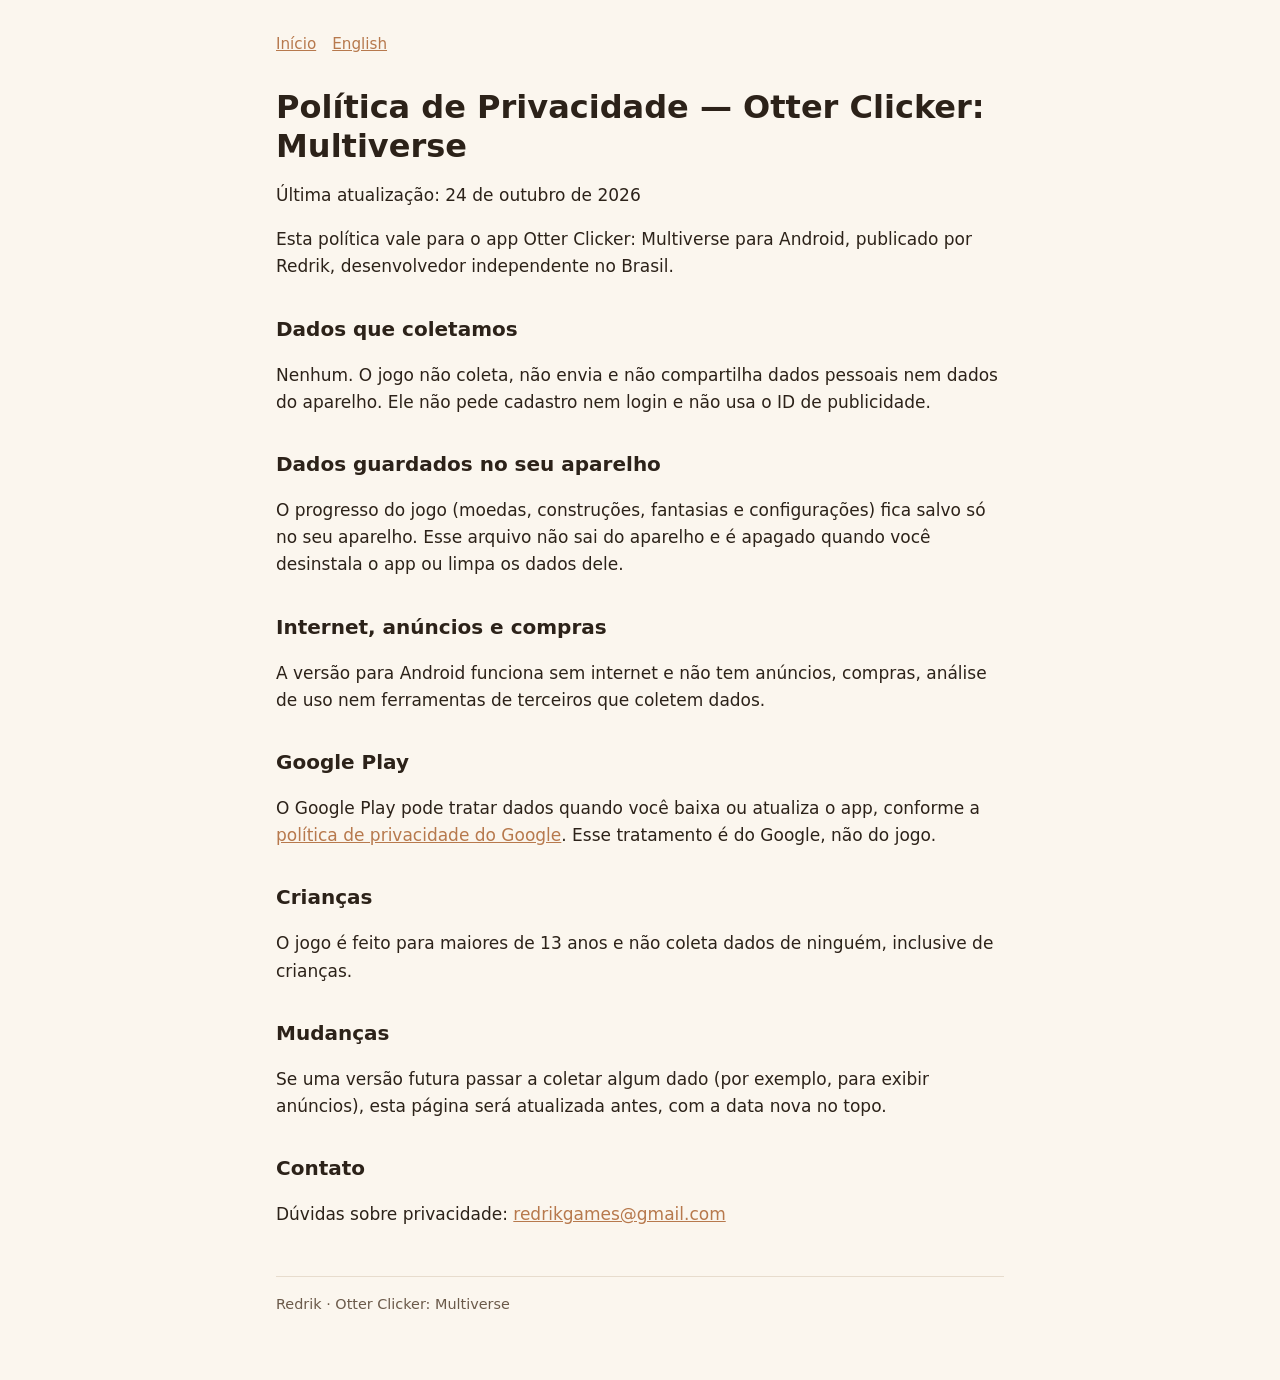
==== privacidade.html @ 078b3e84 "Site: new home text and privacy policy (no ads, no purchases, no data collection)" ====
<!doctype html>
<html lang="pt-BR">
<head>
  <meta charset="utf-8">
  <meta name="viewport" content="width=device-width, initial-scale=1">
  <title>Política de Privacidade — Otter Clicker: Multiverse</title>
  <link rel="stylesheet" href="style.css">
</head>
<body>
<main>
  <nav>
    <a href="index.html">Início</a>
    <a href="privacy.html">English</a>
  </nav>

  <h1>Política de Privacidade — Otter Clicker: Multiverse</h1>
  <p>Última atualização: 24 de outubro de 2026</p>

  <p>Esta política vale para o app Otter Clicker: Multiverse para Android, publicado por Redrik, desenvolvedor independente no Brasil.</p>

  <h2>Dados que coletamos</h2>
  <p>Nenhum. O jogo não coleta, não envia e não compartilha dados pessoais nem dados do aparelho. Ele não pede cadastro nem login e não usa o ID de publicidade.</p>

  <h2>Dados guardados no seu aparelho</h2>
  <p>O progresso do jogo (moedas, construções, fantasias e configurações) fica salvo só no seu aparelho. Esse arquivo não sai do aparelho e é apagado quando você desinstala o app ou limpa os dados dele.</p>

  <h2>Internet, anúncios e compras</h2>
  <p>A versão para Android funciona sem internet e não tem anúncios, compras, análise de uso nem ferramentas de terceiros que coletem dados.</p>

  <h2>Google Play</h2>
  <p>O Google Play pode tratar dados quando você baixa ou atualiza o app, conforme a <a href="https://policies.google.com/privacy?hl=pt-BR">política de privacidade do Google</a>. Esse tratamento é do Google, não do jogo.</p>

  <h2>Crianças</h2>
  <p>O jogo é feito para maiores de 13 anos e não coleta dados de ninguém, inclusive de crianças.</p>

  <h2>Mudanças</h2>
  <p>Se uma versão futura passar a coletar algum dado (por exemplo, para exibir anúncios), esta página será atualizada antes, com a data nova no topo.</p>

  <h2>Contato</h2>
  <p>Dúvidas sobre privacidade: <a href="mailto:redrikgames@gmail.com">redrikgames@gmail.com</a></p>

  <footer>Redrik · Otter Clicker: Multiverse</footer>
</main>
</body>
</html>
---- style.css ----
:root {
  --bg: #fbf6ee;
  --text: #2c2219;
  --muted: #6b5a4a;
  --accent: #b7794d;
  --card: #ffffff;
  --line: #e7dccd;
}
@media (prefers-color-scheme: dark) {
  :root {
    --bg: #1d1712;
    --text: #f3ebe0;
    --muted: #bba994;
    --accent: #d89a6c;
    --card: #2a221b;
    --line: #3d3228;
  }
}
* { box-sizing: border-box; }
body {
  margin: 0;
  background: var(--bg);
  color: var(--text);
  font: 17px/1.6 system-ui, -apple-system, "Segoe UI", Roboto, sans-serif;
}
main { max-width: 760px; margin: 0 auto; padding: 32px 16px 64px; }
h1 { font-size: 2rem; line-height: 1.2; margin: 0 0 8px; }
h2 { font-size: 1.25rem; margin-top: 2rem; }
a { color: var(--accent); }
.tagline { color: var(--muted); font-size: 1.15rem; margin: 0 0 24px; }
.card { background: var(--card); border: 1px solid var(--line); border-radius: 12px; padding: 16px 20px; margin: 16px 0; }
nav { display: flex; gap: 16px; flex-wrap: wrap; margin-bottom: 32px; font-size: 0.95rem; }
footer { color: var(--muted); font-size: 0.9rem; margin-top: 48px; border-top: 1px solid var(--line); padding-top: 16px; }
.draft { background: #fff3cd; color: #5c4400; border-radius: 8px; padding: 8px 12px; font-size: 0.9rem; }
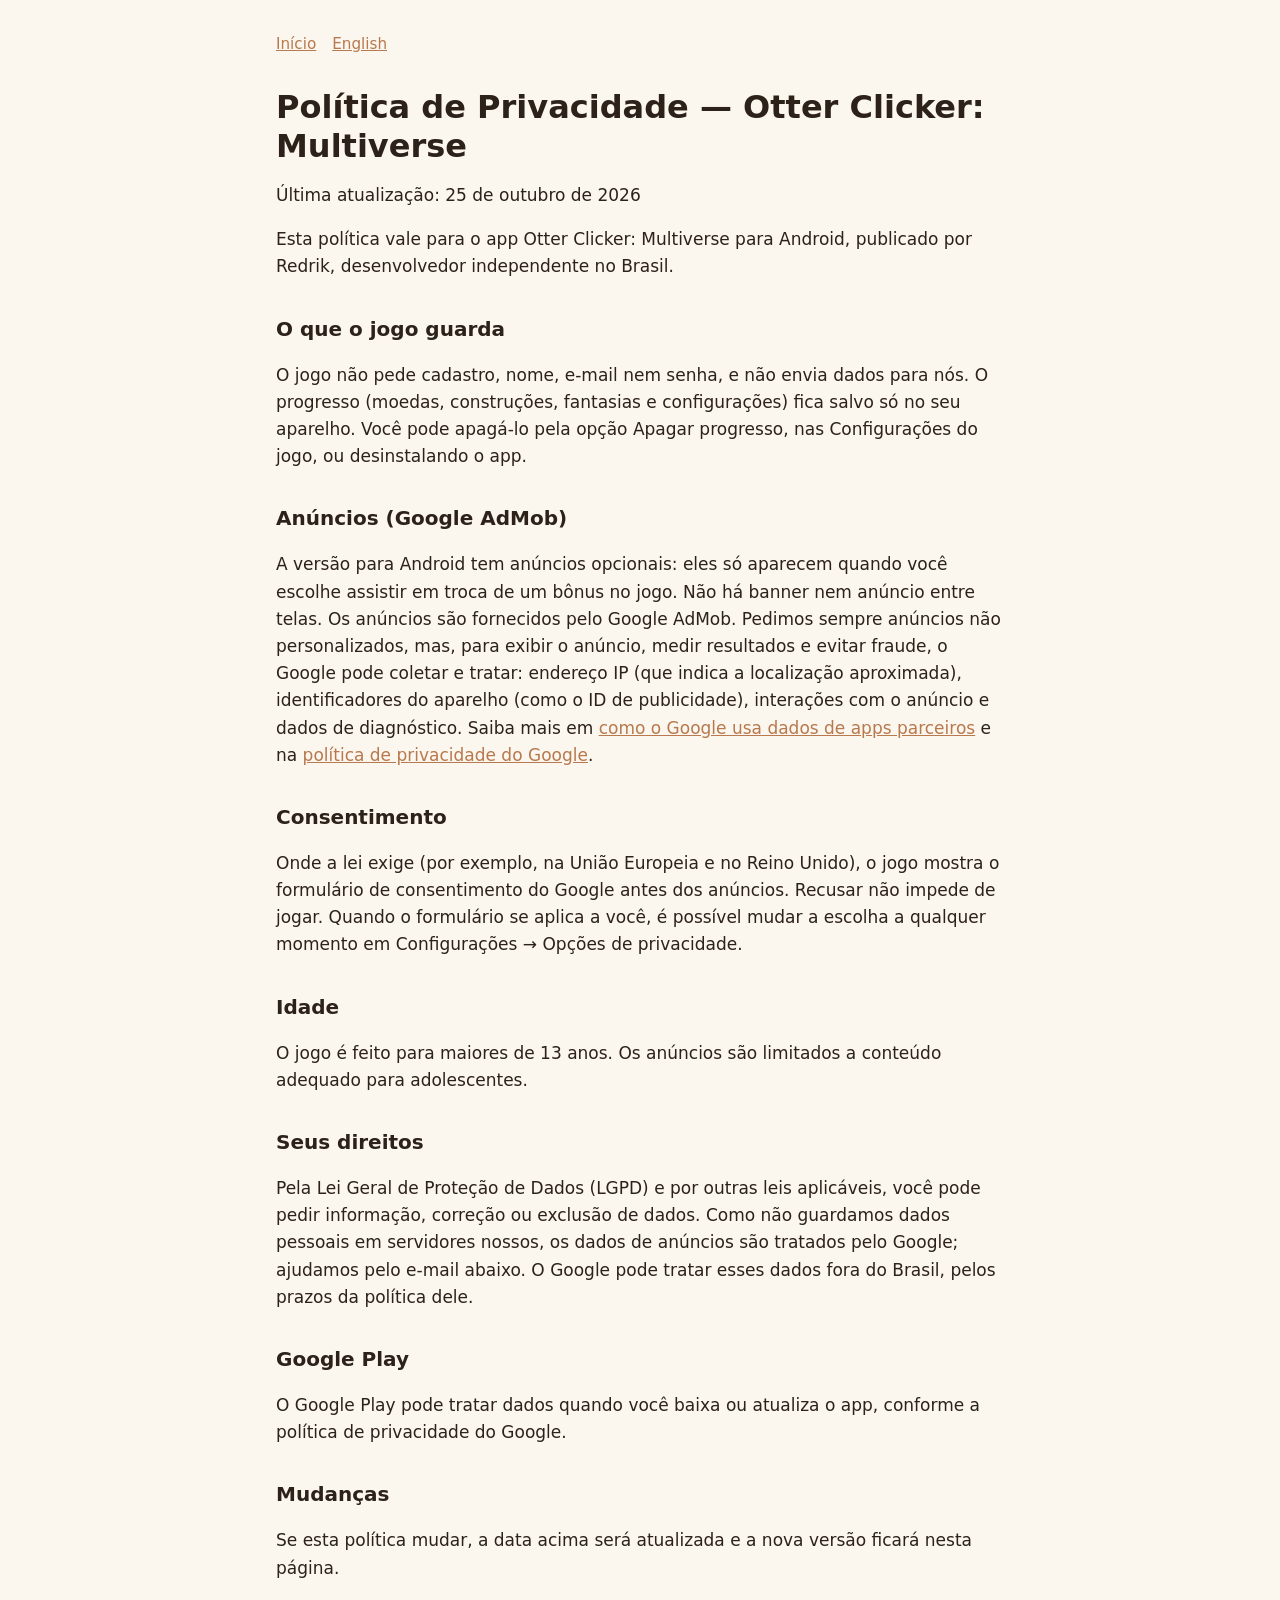
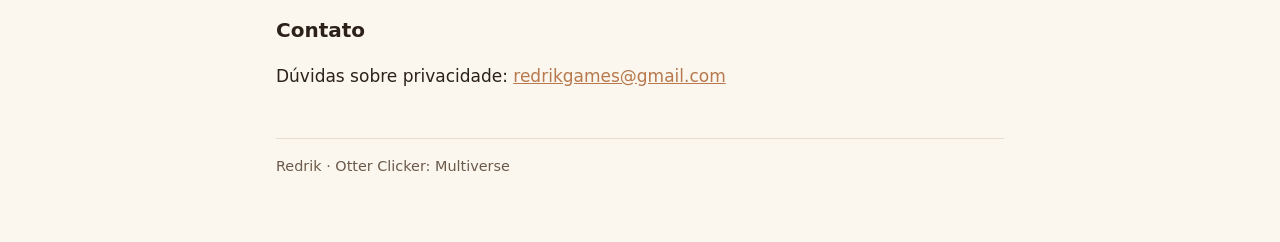
==== commit a04f7e0d: "Site: privacy policy with optional rewarded ads, app-ads.txt" ====
--- a/privacidade.html
+++ b/privacidade.html
@@ -14,27 +14,30 @@
   </nav>
 
   <h1>Política de Privacidade — Otter Clicker: Multiverse</h1>
-  <p>Última atualização: 24 de outubro de 2026</p>
+  <p>Última atualização: 25 de outubro de 2026</p>
 
   <p>Esta política vale para o app Otter Clicker: Multiverse para Android, publicado por Redrik, desenvolvedor independente no Brasil.</p>
 
-  <h2>Dados que coletamos</h2>
-  <p>Nenhum. O jogo não coleta, não envia e não compartilha dados pessoais nem dados do aparelho. Ele não pede cadastro nem login e não usa o ID de publicidade.</p>
+  <h2>O que o jogo guarda</h2>
+  <p>O jogo não pede cadastro, nome, e-mail nem senha, e não envia dados para nós. O progresso (moedas, construções, fantasias e configurações) fica salvo só no seu aparelho. Você pode apagá-lo pela opção Apagar progresso, nas Configurações do jogo, ou desinstalando o app.</p>
 
-  <h2>Dados guardados no seu aparelho</h2>
-  <p>O progresso do jogo (moedas, construções, fantasias e configurações) fica salvo só no seu aparelho. Esse arquivo não sai do aparelho e é apagado quando você desinstala o app ou limpa os dados dele.</p>
+  <h2>Anúncios (Google AdMob)</h2>
+  <p>A versão para Android tem anúncios opcionais: eles só aparecem quando você escolhe assistir em troca de um bônus no jogo. Não há banner nem anúncio entre telas. Os anúncios são fornecidos pelo Google AdMob. Pedimos sempre anúncios não personalizados, mas, para exibir o anúncio, medir resultados e evitar fraude, o Google pode coletar e tratar: endereço IP (que indica a localização aproximada), identificadores do aparelho (como o ID de publicidade), interações com o anúncio e dados de diagnóstico. Saiba mais em <a href="https://policies.google.com/technologies/partner-sites?hl=pt-BR">como o Google usa dados de apps parceiros</a> e na <a href="https://policies.google.com/privacy?hl=pt-BR">política de privacidade do Google</a>.</p>
 
-  <h2>Internet, anúncios e compras</h2>
-  <p>A versão para Android funciona sem internet e não tem anúncios, compras, análise de uso nem ferramentas de terceiros que coletem dados.</p>
+  <h2>Consentimento</h2>
+  <p>Onde a lei exige (por exemplo, na União Europeia e no Reino Unido), o jogo mostra o formulário de consentimento do Google antes dos anúncios. Recusar não impede de jogar. Quando o formulário se aplica a você, é possível mudar a escolha a qualquer momento em Configurações → Opções de privacidade.</p>
+
+  <h2>Idade</h2>
+  <p>O jogo é feito para maiores de 13 anos. Os anúncios são limitados a conteúdo adequado para adolescentes.</p>
+
+  <h2>Seus direitos</h2>
+  <p>Pela Lei Geral de Proteção de Dados (LGPD) e por outras leis aplicáveis, você pode pedir informação, correção ou exclusão de dados. Como não guardamos dados pessoais em servidores nossos, os dados de anúncios são tratados pelo Google; ajudamos pelo e-mail abaixo. O Google pode tratar esses dados fora do Brasil, pelos prazos da política dele.</p>
 
   <h2>Google Play</h2>
-  <p>O Google Play pode tratar dados quando você baixa ou atualiza o app, conforme a <a href="https://policies.google.com/privacy?hl=pt-BR">política de privacidade do Google</a>. Esse tratamento é do Google, não do jogo.</p>
-
-  <h2>Crianças</h2>
-  <p>O jogo é feito para maiores de 13 anos e não coleta dados de ninguém, inclusive de crianças.</p>
+  <p>O Google Play pode tratar dados quando você baixa ou atualiza o app, conforme a política de privacidade do Google.</p>
 
   <h2>Mudanças</h2>
-  <p>Se uma versão futura passar a coletar algum dado (por exemplo, para exibir anúncios), esta página será atualizada antes, com a data nova no topo.</p>
+  <p>Se esta política mudar, a data acima será atualizada e a nova versão ficará nesta página.</p>
 
   <h2>Contato</h2>
   <p>Dúvidas sobre privacidade: <a href="mailto:redrikgames@gmail.com">redrikgames@gmail.com</a></p>
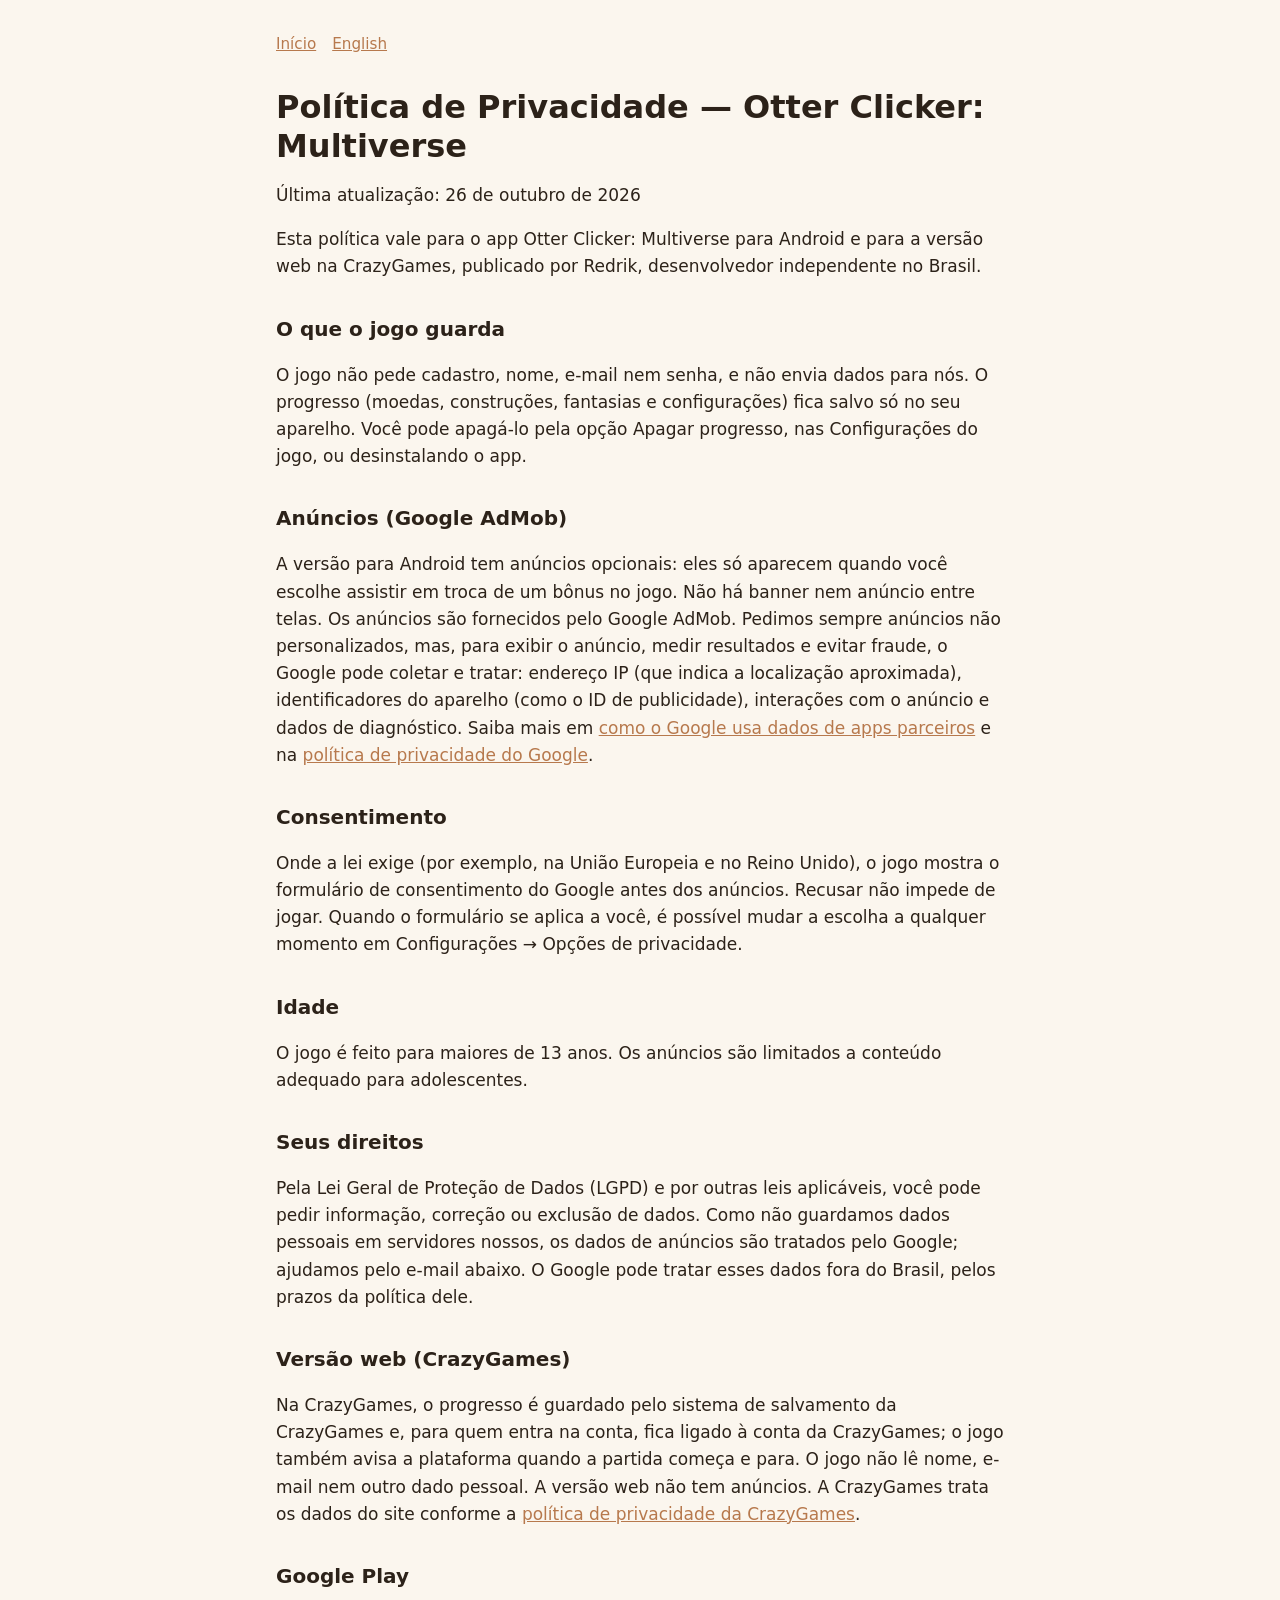
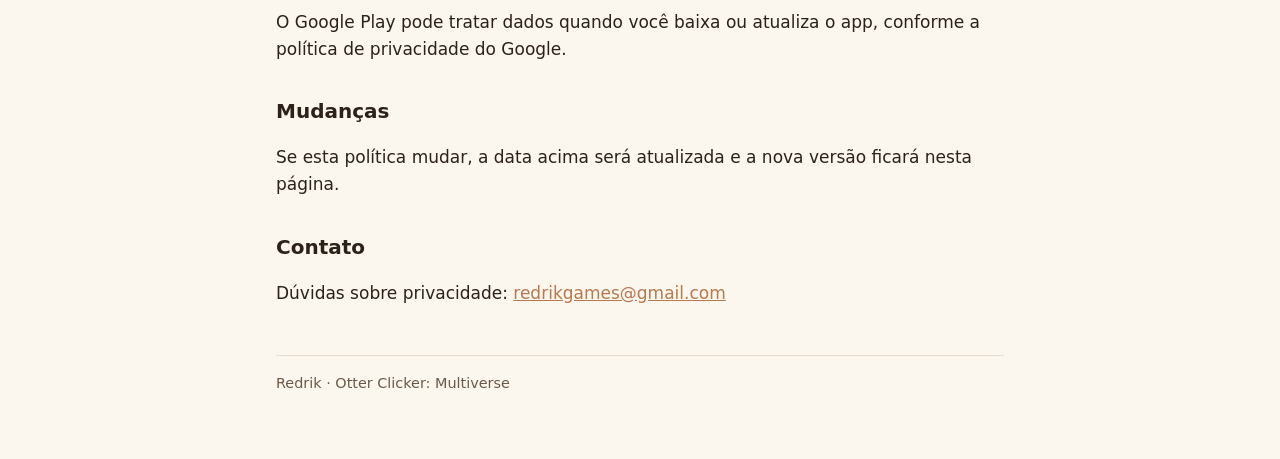
==== commit fedf4427: "Política de privacidade: versão web na CrazyGames" ====
--- a/privacidade.html
+++ b/privacidade.html
@@ -14,9 +14,9 @@
   </nav>
 
   <h1>Política de Privacidade — Otter Clicker: Multiverse</h1>
-  <p>Última atualização: 25 de outubro de 2026</p>
+  <p>Última atualização: 26 de outubro de 2026</p>
 
-  <p>Esta política vale para o app Otter Clicker: Multiverse para Android, publicado por Redrik, desenvolvedor independente no Brasil.</p>
+  <p>Esta política vale para o app Otter Clicker: Multiverse para Android e para a versão web na CrazyGames, publicado por Redrik, desenvolvedor independente no Brasil.</p>
 
   <h2>O que o jogo guarda</h2>
   <p>O jogo não pede cadastro, nome, e-mail nem senha, e não envia dados para nós. O progresso (moedas, construções, fantasias e configurações) fica salvo só no seu aparelho. Você pode apagá-lo pela opção Apagar progresso, nas Configurações do jogo, ou desinstalando o app.</p>
@@ -33,6 +33,9 @@
   <h2>Seus direitos</h2>
   <p>Pela Lei Geral de Proteção de Dados (LGPD) e por outras leis aplicáveis, você pode pedir informação, correção ou exclusão de dados. Como não guardamos dados pessoais em servidores nossos, os dados de anúncios são tratados pelo Google; ajudamos pelo e-mail abaixo. O Google pode tratar esses dados fora do Brasil, pelos prazos da política dele.</p>
 
+  <h2>Versão web (CrazyGames)</h2>
+  <p>Na CrazyGames, o progresso é guardado pelo sistema de salvamento da CrazyGames e, para quem entra na conta, fica ligado à conta da CrazyGames; o jogo também avisa a plataforma quando a partida começa e para. O jogo não lê nome, e-mail nem outro dado pessoal. A versão web não tem anúncios. A CrazyGames trata os dados do site conforme a <a href="https://www.crazygames.com/privacy-policy">política de privacidade da CrazyGames</a>.</p>
+
   <h2>Google Play</h2>
   <p>O Google Play pode tratar dados quando você baixa ou atualiza o app, conforme a política de privacidade do Google.</p>
 
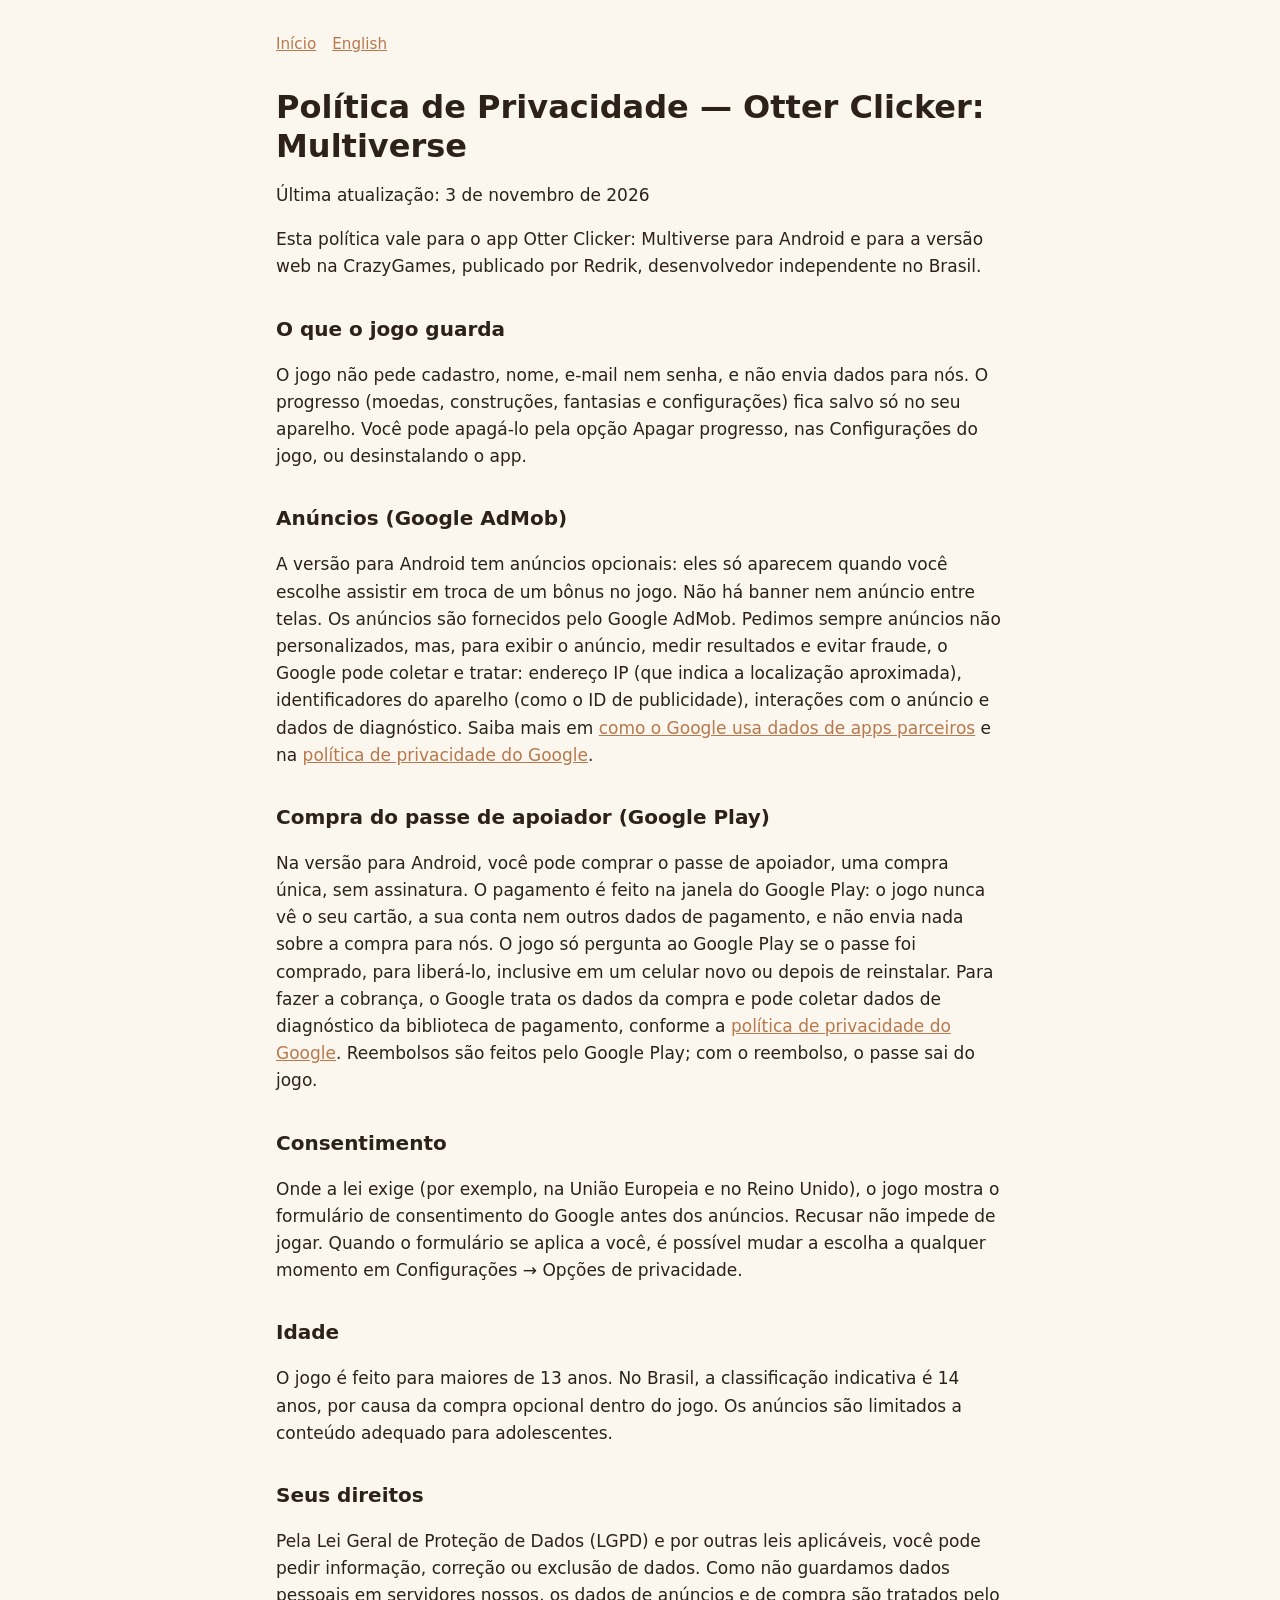
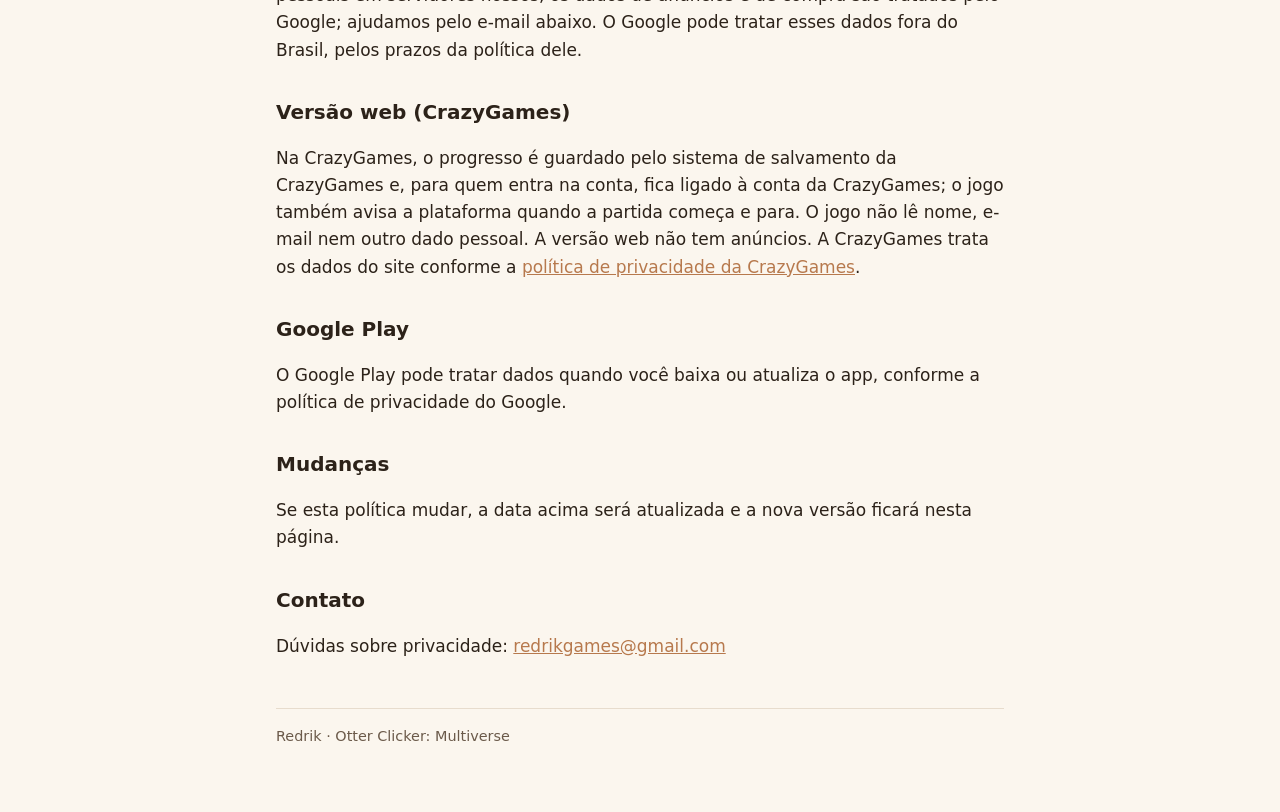
==== commit 71eceff0: "Política de privacidade: passe de apoiador (Google Play), 3/11" ====
--- a/privacidade.html
+++ b/privacidade.html
@@ -14,7 +14,7 @@
   </nav>
 
   <h1>Política de Privacidade — Otter Clicker: Multiverse</h1>
-  <p>Última atualização: 26 de outubro de 2026</p>
+  <p>Última atualização: 3 de novembro de 2026</p>
 
   <p>Esta política vale para o app Otter Clicker: Multiverse para Android e para a versão web na CrazyGames, publicado por Redrik, desenvolvedor independente no Brasil.</p>
 
@@ -24,14 +24,17 @@
   <h2>Anúncios (Google AdMob)</h2>
   <p>A versão para Android tem anúncios opcionais: eles só aparecem quando você escolhe assistir em troca de um bônus no jogo. Não há banner nem anúncio entre telas. Os anúncios são fornecidos pelo Google AdMob. Pedimos sempre anúncios não personalizados, mas, para exibir o anúncio, medir resultados e evitar fraude, o Google pode coletar e tratar: endereço IP (que indica a localização aproximada), identificadores do aparelho (como o ID de publicidade), interações com o anúncio e dados de diagnóstico. Saiba mais em <a href="https://policies.google.com/technologies/partner-sites?hl=pt-BR">como o Google usa dados de apps parceiros</a> e na <a href="https://policies.google.com/privacy?hl=pt-BR">política de privacidade do Google</a>.</p>
 
+  <h2>Compra do passe de apoiador (Google Play)</h2>
+  <p>Na versão para Android, você pode comprar o passe de apoiador, uma compra única, sem assinatura. O pagamento é feito na janela do Google Play: o jogo nunca vê o seu cartão, a sua conta nem outros dados de pagamento, e não envia nada sobre a compra para nós. O jogo só pergunta ao Google Play se o passe foi comprado, para liberá-lo, inclusive em um celular novo ou depois de reinstalar. Para fazer a cobrança, o Google trata os dados da compra e pode coletar dados de diagnóstico da biblioteca de pagamento, conforme a <a href="https://policies.google.com/privacy?hl=pt-BR">política de privacidade do Google</a>. Reembolsos são feitos pelo Google Play; com o reembolso, o passe sai do jogo.</p>
+
   <h2>Consentimento</h2>
   <p>Onde a lei exige (por exemplo, na União Europeia e no Reino Unido), o jogo mostra o formulário de consentimento do Google antes dos anúncios. Recusar não impede de jogar. Quando o formulário se aplica a você, é possível mudar a escolha a qualquer momento em Configurações → Opções de privacidade.</p>
 
   <h2>Idade</h2>
-  <p>O jogo é feito para maiores de 13 anos. Os anúncios são limitados a conteúdo adequado para adolescentes.</p>
+  <p>O jogo é feito para maiores de 13 anos. No Brasil, a classificação indicativa é 14 anos, por causa da compra opcional dentro do jogo. Os anúncios são limitados a conteúdo adequado para adolescentes.</p>
 
   <h2>Seus direitos</h2>
-  <p>Pela Lei Geral de Proteção de Dados (LGPD) e por outras leis aplicáveis, você pode pedir informação, correção ou exclusão de dados. Como não guardamos dados pessoais em servidores nossos, os dados de anúncios são tratados pelo Google; ajudamos pelo e-mail abaixo. O Google pode tratar esses dados fora do Brasil, pelos prazos da política dele.</p>
+  <p>Pela Lei Geral de Proteção de Dados (LGPD) e por outras leis aplicáveis, você pode pedir informação, correção ou exclusão de dados. Como não guardamos dados pessoais em servidores nossos, os dados de anúncios e de compra são tratados pelo Google; ajudamos pelo e-mail abaixo. O Google pode tratar esses dados fora do Brasil, pelos prazos da política dele.</p>
 
   <h2>Versão web (CrazyGames)</h2>
   <p>Na CrazyGames, o progresso é guardado pelo sistema de salvamento da CrazyGames e, para quem entra na conta, fica ligado à conta da CrazyGames; o jogo também avisa a plataforma quando a partida começa e para. O jogo não lê nome, e-mail nem outro dado pessoal. A versão web não tem anúncios. A CrazyGames trata os dados do site conforme a <a href="https://www.crazygames.com/privacy-policy">política de privacidade da CrazyGames</a>.</p>
